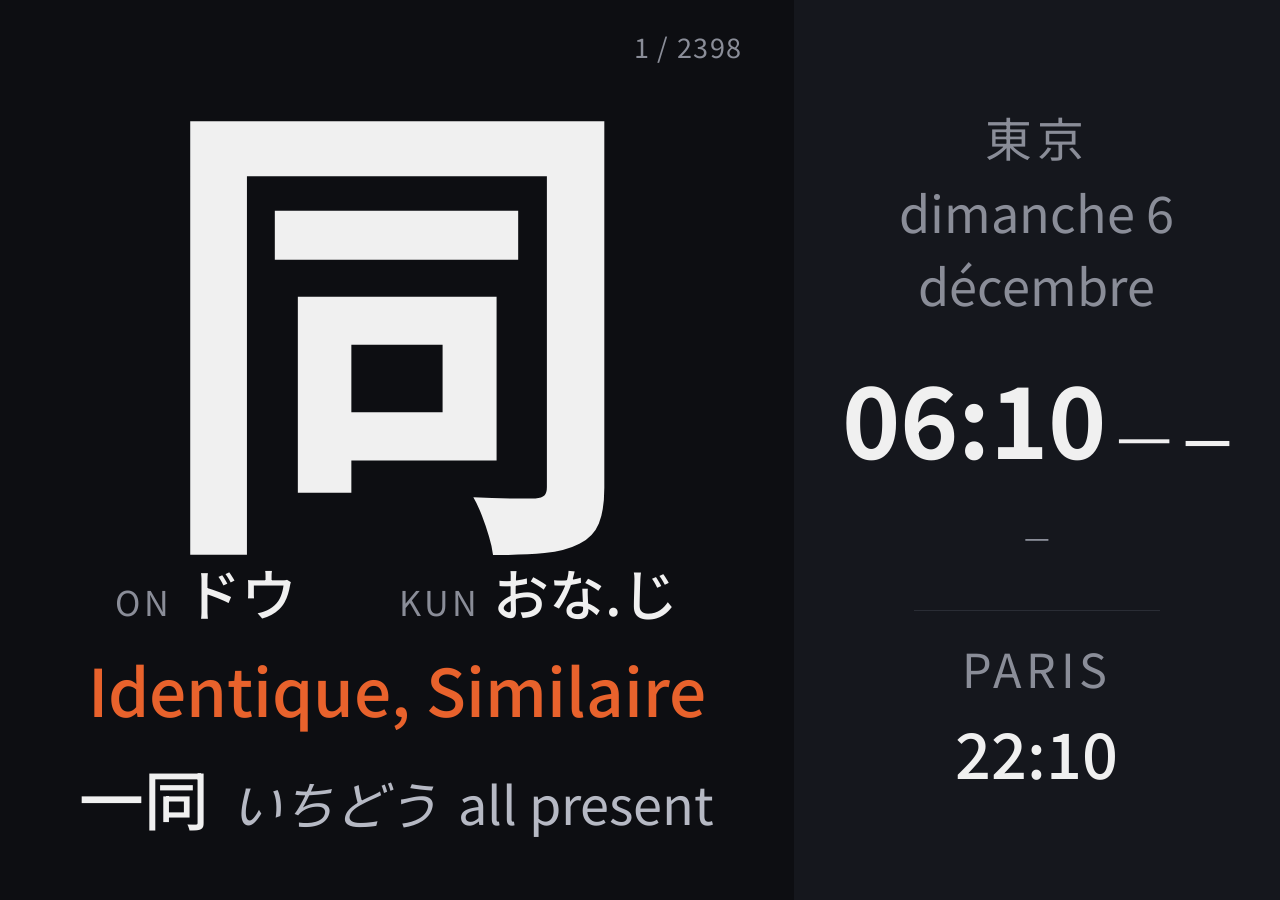
==== index.html @ f8f2a31e "Add kanji-of-the-hour dashboard for Echo Show 5 Kiosk dashboard shown via kiFOSSk + lWS local server" ====
<!DOCTYPE html>
<html lang="fr">
<head>
<meta charset="UTF-8">
<meta name="viewport" content="width=device-width, initial-scale=1.0, user-scalable=no">
<title>Kanji Dashboard</title>
<link rel="stylesheet" href="style.css">
<link rel="preconnect" href="https://fonts.googleapis.com">
<link rel="preconnect" href="https://fonts.gstatic.com" crossorigin>
<link href="https://fonts.googleapis.com/css2?family=Noto+Sans+JP:wght@400;500;700;900&display=swap" rel="stylesheet">
</head>
<body>

<div class="app">

  <section class="kanji-panel">
    <div class="kanji-progress" id="progress">0 / 2398</div>
    <div class="kanji-char" id="kanjiChar">—</div>
    <div class="kanji-readings">
      <div class="reading-block">
        <span class="reading-label">on</span>
        <span class="reading-value" id="onYomi">—</span>
      </div>
      <div class="reading-block">
        <span class="reading-label">kun</span>
        <span class="reading-value" id="kunYomi">—</span>
      </div>
    </div>
    <div class="kanji-meaning" id="meaning">—</div>
    <div class="kanji-example" id="exampleBlock">
      <span class="example-word" id="exampleWord">—</span>
      <span class="example-reading" id="exampleReading">—</span>
      <span class="example-meaning" id="exampleMeaning">—</span>
    </div>
  </section>

  <section class="info-panel">
    <div class="clock-block primary">
      <div class="clock-label">東京</div>
      <div class="clock-date" id="tokyoDate">—</div>
    </div>
      <div class="time-weather-row">
        <span class="clock-time" id="tokyoTime">--:--</span>
        <span class="weather-icon" id="weatherIcon">—</span>
        <span class="weather-temp" id="weatherTemp">—</span>
      </div>

      <div class="weather-desc" id="weatherDesc">—</div>
    <div class="weather-timeline" id="weatherTimeline"></div>

    <div class="divider"></div>
    <div class="clock-block secondary">
      <div class="clock-label">Paris</div>
      <div class="clock-time small" id="parisTime">--:--</div>
    </div>

  </section>

</div>

<script src="kanji_data.js"></script>
<script src="app.js"></script>
</body>
</html>
---- style.css ----
:root {
  --bg: #0d0e12;
  --panel: #15171d;
  --text: #f0f0f0;
  --dim: #8a8d98;
  --accent: #e8622c;
  --divider: #2a2d35;
}

* { box-sizing: border-box; margin: 0; padding: 0; }

html, body {
  width: 100%;
  height: 100%;
  background: var(--bg);
  color: var(--text);
  font-family: 'Noto Sans JP', sans-serif;
  overflow: hidden;
}

.app {
  display: flex;
  width: 100vw;
  height: 100vh;
}

/* ---- Kanji panel (left, ~62%) ---- */

.kanji-panel {
  flex: 0 0 62%;
  display: flex;
  flex-direction: column;
  align-items: center;
  justify-content: center;
  position: relative;
  padding: 2vh 4vw;
  background: var(--bg);
  touch-action: none;
  user-select: none;
  cursor: grab;
}

.kanji-char {
  font-size: 54vh;
  font-weight: 700;
  line-height: 1;
}

.kanji-readings {
  display: flex;
  gap: 8vw;
  margin-top: 1vh;
}

.reading-block {
  display: flex;
  align-items: baseline;
  gap: 1vw;
}

.reading-label {
  font-size: 3.8vh;
  text-transform: uppercase;
  color: var(--dim);
  letter-spacing: 0.1em;
}

.reading-value {
  font-size: 6.2vh;
  font-weight: 500;
}

.kanji-meaning {
  font-size: 7.3vh;
  font-weight: 500;
  margin-top: 1vh;
  color: var(--accent);
  text-transform: capitalize;
}

.kanji-example {
  margin-top: 1.5vh;
  display: flex;
  align-items: baseline;
  gap: 1.6vw;
  font-size: 4.6vh;
  color: var(--dim);
}

.example-word {
  color: var(--text);
  font-weight: 500;
  font-size: 7.2vh;
}

.example-reading {
  font-size: 5.8vh;
  color: #b6b9c4;
  font-style: italic;
}

.example-meaning {
  font-size: 5.8vh;
  color: #b6b9c4;
}

.kanji-progress {
  position: absolute;
  top: 3vh;
  right: 4vw;
  font-size: 3vh;
  color: var(--dim);
  letter-spacing: 0.05em;
}

/* ---- Info panel (right, ~38%) ---- */

.info-panel {
  flex: 0 0 38%;
  display: flex;
  flex-direction: column;
  align-items: center;
  justify-content: center;
  background: var(--panel);
  padding: 1.5vh 3vw;
  gap: 2.5vh;
}

.clock-block {
  text-align: center;
}

.clock-label {
  font-size: 5.2vh;
  color: var(--dim);
  letter-spacing: 0.1em;
  text-transform: uppercase;
  margin-bottom: 0.6vh;
}

.time-weather-row {
  display: flex;
  align-items: baseline;
  justify-content: center;
  gap: 0.8vw;
}

.clock-time {
  font-size: 11vh;
  font-weight: 700;
  font-variant-numeric: tabular-nums;
}

.clock-time.small {
  font-size: 7vh;
  font-weight: 500;
}

.clock-date {
  font-size: 5.6vh;
  color: var(--dim);
  margin-top: 0.6vh;
}

.divider {
  width: 60%;
  height: 1px;
  background: var(--divider);
}

.weather-icon {
  font-size: 7vh;
  line-height: 1;
}

.weather-temp {
  font-size: 6vh;
  font-weight: 700;
}

.weather-desc {
  font-size: 3.2vh;
  color: var(--dim);
  margin-top: 0.6vh;
  text-transform: capitalize;
  text-align: center;
}

.weather-timeline {
  display: flex;
  justify-content: center;
  gap: 1.5vw;
  margin-top: 1vh;
}

.timeline-cell {
  display: flex;
  flex-direction: column;
  align-items: center;
  gap: 0.6vh;
}

.timeline-hour {
  font-size: 3.8vh;
  color: var(--dim);
}

.timeline-icon {
  font-size: 6.5vh;
}

.timeline-temp {
  font-size: 4.2vh;
  font-weight: 500;
}
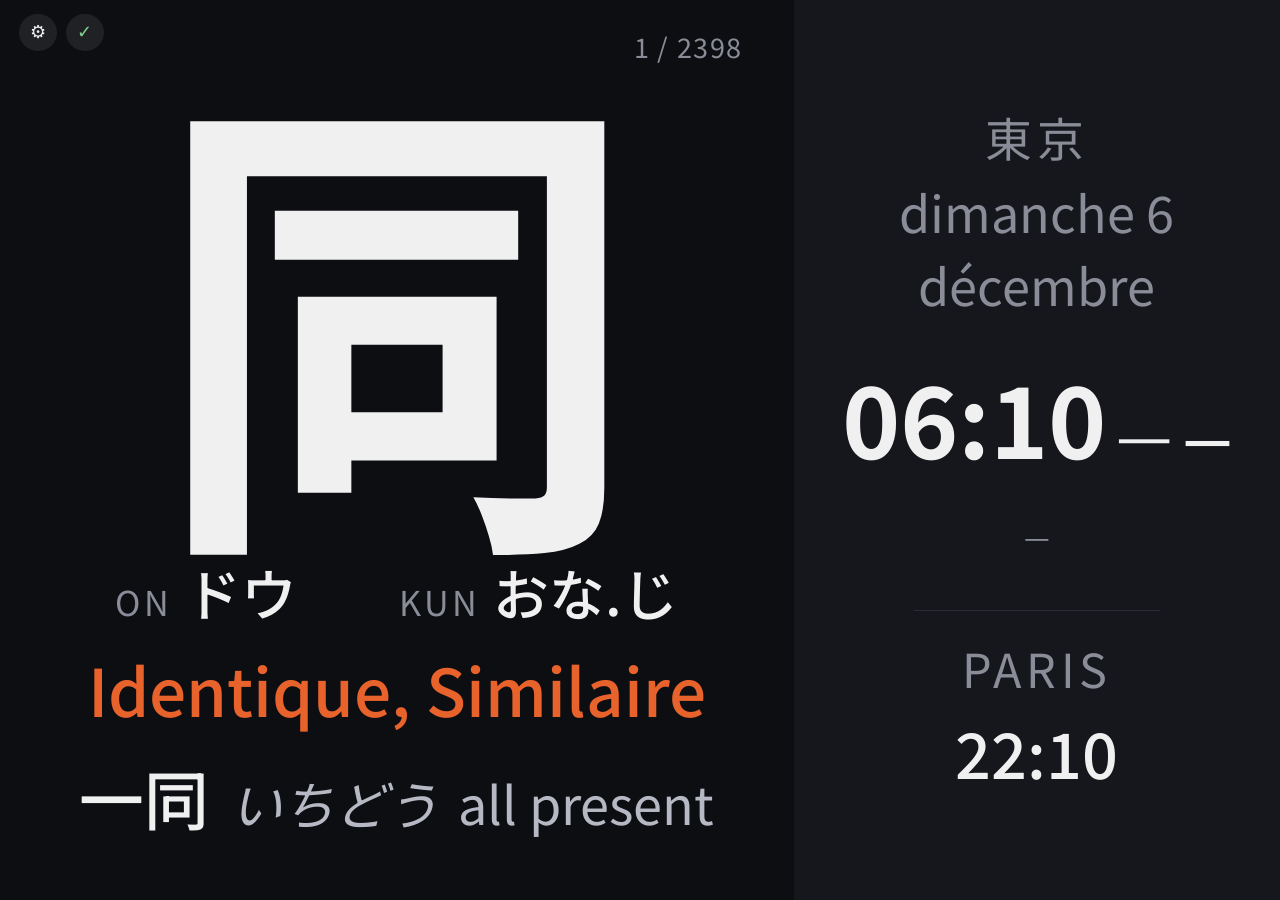
==== commit a0a3dc0d: "Add phone screen saver mode with configurable schedule and blacklist Adds a second Android entry poi" ====
--- a/index.html
+++ b/index.html
@@ -14,6 +14,8 @@
 <div class="app">
 
   <section class="kanji-panel">
+    <button class="icon-btn gear-btn" id="gearBtn" aria-label="Réglages">⚙</button>
+    <button class="icon-btn known-btn" id="knownBtn" aria-label="Marquer comme déjà connu">✓</button>
     <div class="kanji-progress" id="progress">0 / 2398</div>
     <div class="kanji-char" id="kanjiChar">—</div>
     <div class="kanji-readings">
@@ -56,6 +58,34 @@
 
   </section>
 
+  <div class="settings-overlay" id="settingsOverlay" hidden>
+    <div class="settings-panel">
+      <div class="settings-header">
+        <span>Réglages</span>
+        <button class="icon-btn" id="settingsCloseBtn" aria-label="Fermer">✕</button>
+      </div>
+
+      <div class="settings-row">
+        <label for="kanjiPerDayInput">Kanji par jour</label>
+        <input type="number" id="kanjiPerDayInput" min="1" max="50" step="1">
+      </div>
+
+      <div class="settings-row">
+        <label for="windowStartInput">Plage active (heure locale)</label>
+        <div class="settings-range">
+          <input type="number" id="windowStartInput" min="0" max="23" step="1">
+          <span>à</span>
+          <input type="number" id="windowEndInput" min="1" max="24" step="1">
+        </div>
+      </div>
+
+      <div class="settings-section-title">
+        Kanji déjà connus (<span id="knownCount">0</span>)
+      </div>
+      <div class="known-list" id="knownList"></div>
+    </div>
+  </div>
+
 </div>
 
 <script src="kanji_data.js"></script>
--- a/style.css
+++ b/style.css
@@ -213,3 +213,275 @@
   font-size: 4.2vh;
   font-weight: 500;
 }
+
+/* ---- Icon buttons (gear / mark-known) ---- */
+
+.icon-btn {
+  appearance: none;
+  border: none;
+  background: rgba(255, 255, 255, 0.08);
+  color: var(--text);
+  border-radius: 999px;
+  cursor: pointer;
+  display: flex;
+  align-items: center;
+  justify-content: center;
+  line-height: 1;
+}
+
+.gear-btn,
+.known-btn {
+  position: absolute;
+  top: 1.5vh;
+  width: 4.2vh;
+  height: 4.2vh;
+  font-size: 2vh;
+  z-index: 10;
+}
+
+.gear-btn {
+  left: 1.5vw;
+}
+
+.known-btn {
+  left: calc(1.5vw + 5.2vh);
+  color: #7fd38a;
+}
+
+/* ---- Settings overlay ---- */
+
+.settings-overlay {
+  position: fixed;
+  inset: 0;
+  background: rgba(0, 0, 0, 0.72);
+  z-index: 100;
+  display: flex;
+  align-items: center;
+  justify-content: center;
+}
+
+.settings-overlay[hidden] {
+  display: none;
+}
+
+.settings-panel {
+  background: var(--panel);
+  border-radius: 1.5vh;
+  width: min(80vw, 520px);
+  max-height: 82vh;
+  padding: 2.5vh 3vw;
+  display: flex;
+  flex-direction: column;
+  gap: 2vh;
+  overflow: hidden;
+}
+
+.settings-header {
+  display: flex;
+  align-items: center;
+  justify-content: space-between;
+  font-size: 2.4vh;
+  font-weight: 700;
+}
+
+.settings-header .icon-btn {
+  position: static;
+  width: 3.6vh;
+  height: 3.6vh;
+  font-size: 1.8vh;
+}
+
+.settings-row {
+  display: flex;
+  align-items: center;
+  justify-content: space-between;
+  gap: 2vw;
+  font-size: 1.8vh;
+}
+
+.settings-row input[type="number"] {
+  width: 6vh;
+  font-size: 1.8vh;
+  text-align: center;
+  background: rgba(255, 255, 255, 0.08);
+  border: none;
+  border-radius: 0.6vh;
+  color: var(--text);
+  padding: 0.6vh;
+}
+
+.settings-range {
+  display: flex;
+  align-items: center;
+  gap: 1vw;
+  color: var(--dim);
+}
+
+.settings-section-title {
+  font-size: 1.7vh;
+  color: var(--dim);
+  text-transform: uppercase;
+  letter-spacing: 0.05em;
+  border-top: 1px solid var(--divider);
+  padding-top: 1.5vh;
+}
+
+.known-list {
+  overflow-y: auto;
+  display: flex;
+  flex-direction: column;
+  gap: 0.8vh;
+}
+
+.known-list-empty {
+  color: var(--dim);
+  font-size: 1.6vh;
+  padding: 1vh 0;
+}
+
+.known-item {
+  display: flex;
+  align-items: center;
+  gap: 1.5vw;
+  background: rgba(255, 255, 255, 0.05);
+  border-radius: 0.8vh;
+  padding: 0.8vh 1.2vh;
+}
+
+.known-item .k {
+  font-size: 2.4vh;
+  width: 3vh;
+  text-align: center;
+}
+
+.known-item .m {
+  flex: 1;
+  font-size: 1.5vh;
+  color: var(--dim);
+  overflow: hidden;
+  text-overflow: ellipsis;
+  white-space: nowrap;
+}
+
+.known-item button {
+  width: 2.8vh;
+  height: 2.8vh;
+  font-size: 1.4vh;
+  flex-shrink: 0;
+}
+
+/* ================================================================
+   Portrait layout (phone) — kanji card on top, clock/weather below,
+   inspired by the elecrow e-paper project's portrait arrangement.
+   Landscape (Echo Show) rules above are unaffected; everything here
+   overrides them only when orientation is portrait. Sized off vw
+   (not vh) since width is the constrained dimension in portrait.
+   ================================================================ */
+
+@media (orientation: portrait) {
+
+  .app {
+    flex-direction: column;
+  }
+
+  .kanji-panel {
+    flex: 0 0 58%;
+    padding: 3vh 5vw;
+  }
+
+  .kanji-char {
+    font-size: 40vw;
+  }
+
+  .kanji-readings {
+    gap: 6vw;
+    margin-top: 1.5vh;
+  }
+
+  .reading-label {
+    font-size: 3.2vw;
+  }
+
+  .reading-value {
+    font-size: 5.2vw;
+  }
+
+  .kanji-meaning {
+    font-size: 6.5vw;
+    margin-top: 1.5vh;
+  }
+
+  .kanji-example {
+    margin-top: 2vh;
+    flex-wrap: wrap;
+    justify-content: center;
+    gap: 1.5vw 3vw;
+    font-size: 3.8vw;
+  }
+
+  .example-word {
+    font-size: 6vw;
+  }
+
+  .example-reading,
+  .example-meaning {
+    font-size: 4.6vw;
+  }
+
+  .kanji-progress {
+    font-size: 2.6vw;
+    top: 2vh;
+    right: 5vw;
+  }
+
+  .info-panel {
+    flex: 0 0 42%;
+    padding: 2vh 5vw;
+    gap: 1.5vh;
+  }
+
+  .clock-label {
+    font-size: 4vw;
+  }
+
+  .clock-time {
+    font-size: 15vw;
+  }
+
+  .clock-time.small {
+    font-size: 8vw;
+  }
+
+  .clock-date {
+    font-size: 4vw;
+  }
+
+  .weather-icon {
+    font-size: 8vw;
+  }
+
+  .weather-temp {
+    font-size: 7vw;
+  }
+
+  .weather-desc {
+    font-size: 3.2vw;
+  }
+
+  .weather-timeline {
+    gap: 3vw;
+    margin-top: 1vh;
+  }
+
+  .timeline-hour {
+    font-size: 2.8vw;
+  }
+
+  .timeline-icon {
+    font-size: 6vw;
+  }
+
+  .timeline-temp {
+    font-size: 3vw;
+  }
+}
